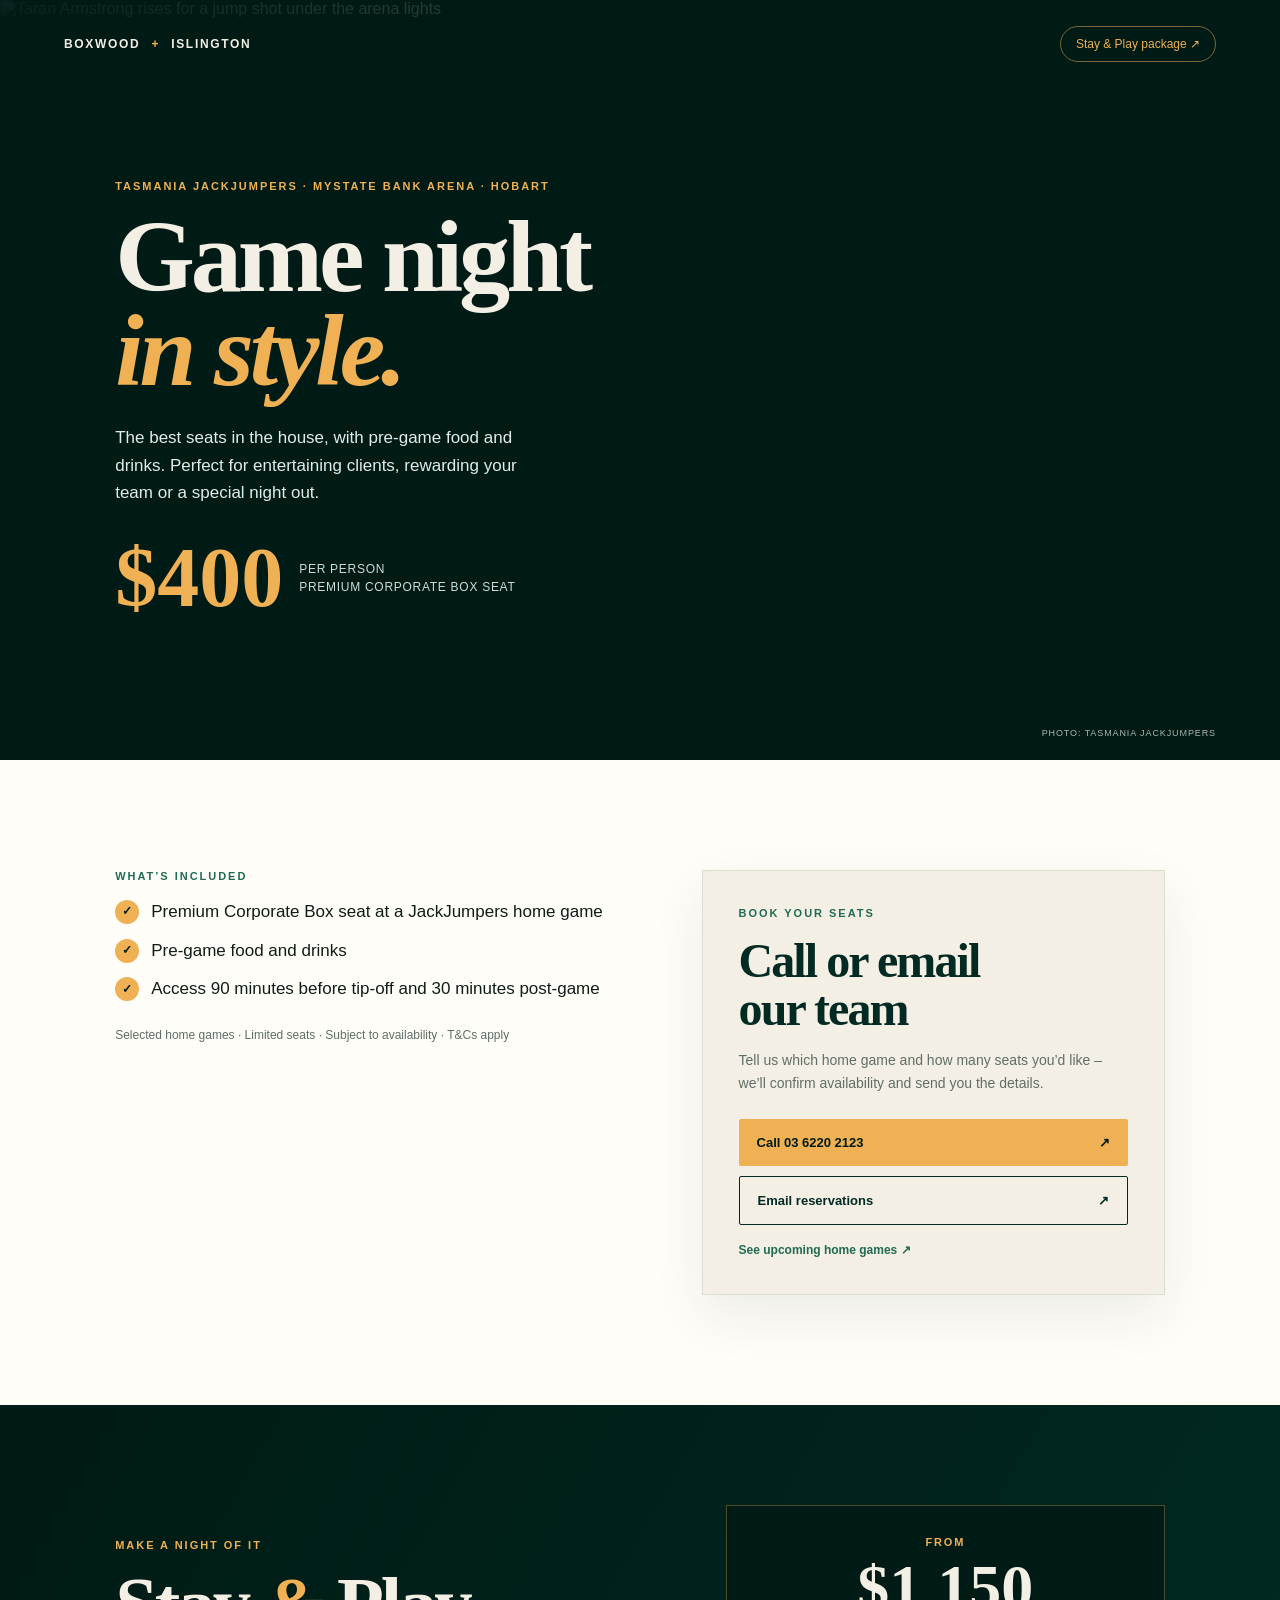
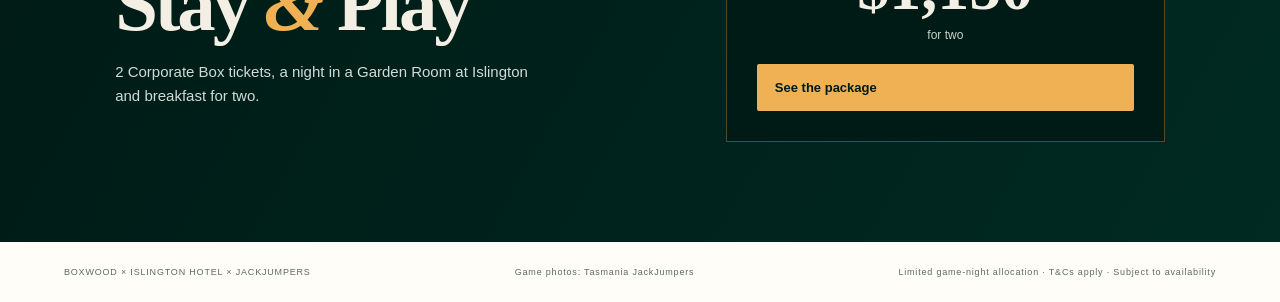
==== box/index.html @ 5d534b4f "Add Corporate Box $400 page and list Stay & Play inclusions without separate prices Co-Authored-By: " ====
<!doctype html>
<html lang="en">
  <head>
    <meta charset="UTF-8" />
    <meta name="viewport" content="width=device-width, initial-scale=1.0" />
    <title>Corporate Box seats | JackJumpers game nights × Islington Hotel</title>
    <meta http-equiv="Content-Security-Policy" content="default-src 'self'; script-src 'self'; style-src 'self'; font-src 'self'; img-src 'self' https://cdn.prod.website-files.com; connect-src 'self'; object-src 'none'; base-uri 'self'; form-action 'self'" />
    <meta name="referrer" content="strict-origin-when-cross-origin" />
    <link rel="icon" href="../assets/favicon.svg" type="image/svg+xml" />
    <meta name="description" content="A Premium Corporate Box seat at a Tasmania JackJumpers home game, with pre-game food and drinks. $400 per person, through the Islington Hotel, Hobart." />
    <link rel="stylesheet" href="../assets/fonts.css?v=20260927-secure" />
    <link rel="stylesheet" href="box.css?v=20261020" />
  </head>
  <body>
    <header class="top">
      <a class="wordmark" href="../">BOXWOOD <span>+</span> ISLINGTON</a>
      <a class="back" href="../#book">Stay &amp; Play package ↗</a>
    </header>

    <main>
      <section class="hero">
        <img class="hero-bg" src="https://cdn.prod.website-files.com/689d6c46a57191b7ca73fe9d/6abe54b9b79ed86e547260b7_Taran%20Armstrong%202-p-1080.jpg" srcset="https://cdn.prod.website-files.com/689d6c46a57191b7ca73fe9d/6abe54b9b79ed86e547260b7_Taran%20Armstrong%202-p-800.jpg 800w, https://cdn.prod.website-files.com/689d6c46a57191b7ca73fe9d/6abe54b9b79ed86e547260b7_Taran%20Armstrong%202-p-1080.jpg 1080w, https://cdn.prod.website-files.com/689d6c46a57191b7ca73fe9d/6abe54b9b79ed86e547260b7_Taran%20Armstrong%202.jpg 2000w" sizes="100vw" alt="Taran Armstrong rises for a jump shot under the arena lights" fetchpriority="high" />
        <div class="hero-copy">
          <p class="eyebrow">Tasmania JackJumpers · MyState Bank Arena · Hobart</p>
          <h1>Game night<br /><em>in style.</em></h1>
          <p class="intro">The best seats in the house, with pre-game food and drinks. Perfect for entertaining clients, rewarding your team or a special night out.</p>
          <div class="price"><strong>$400</strong><span>per person<br />Premium Corporate Box seat</span></div>
        </div>
        <span class="credit">Photo: Tasmania JackJumpers</span>
      </section>

      <section class="details">
        <div class="col">
          <p class="eyebrow green">What’s included</p>
          <ul class="list">
            <li>Premium Corporate Box seat at a JackJumpers home game</li>
            <li>Pre-game food and drinks</li>
            <li>Access 90 minutes before tip-off and 30 minutes post-game</li>
          </ul>
          <p class="note">Selected home games · Limited seats · Subject to availability · T&amp;Cs apply</p>
        </div>
        <div class="card">
          <p class="eyebrow green">Book your seats</p>
          <h2>Call or email<br />our team</h2>
          <p>Tell us which home game and how many seats you’d like – we’ll confirm availability and send you the details.</p>
          <a class="button gold" href="tel:+61362202123">Call 03 6220 2123 <span>↗</span></a>
          <a class="button line" href="mailto:reservations@islingtonhotel.com?subject=Corporate%20Box%20seats%20-%20JackJumpers">Email reservations <span>↗</span></a>
          <a class="small-link" href="../#book">See upcoming home games ↗</a>
        </div>
      </section>

      <section class="upsell">
        <div>
          <p class="eyebrow">Make a night of it</p>
          <h2>Stay <em>&amp;</em> Play</h2>
          <p>2 Corporate Box tickets, a night in a Garden Room at Islington and breakfast for two.</p>
        </div>
        <div class="up-price"><span>From</span><strong>$1,150</strong><small>for two</small><a class="button gold" href="../#book">See the package <span>↗</span></a></div>
      </section>
    </main>

    <footer><span>BOXWOOD × ISLINGTON HOTEL × JACKJUMPERS</span><span>Game photos: Tasmania JackJumpers</span><span>Limited game-night allocation · T&amp;Cs apply · Subject to availability</span></footer>
  </body>
</html>
---- box/box.css ----
:root{--ink:#0f1d19;--forest:#002a22;--deep:#001a15;--jade:#1f6b52;--gold:#efb154;--cream:#f4efe4;--paper:#fffdf8;--muted:#5f6e68;--line:#dcded3}
*{box-sizing:border-box}html,body{overflow-x:clip}
body{margin:0;color:var(--ink);background:var(--paper);font-family:"DM Sans",sans-serif}
a{color:inherit;text-decoration:none}
h1,h2{margin:0;font-family:"Playfair Display",serif;font-weight:600;letter-spacing:-.04em}
h1 em,h2 em{color:var(--gold);font-style:italic}
.eyebrow{margin:0 0 18px;color:var(--gold);font-size:11px;font-weight:700;letter-spacing:.18em;text-transform:uppercase}
.eyebrow.green{color:var(--jade)}
.top{position:absolute;z-index:3;top:0;left:0;right:0;display:flex;align-items:center;justify-content:space-between;padding:26px clamp(16px,5vw,76px);color:var(--cream)}
.wordmark{font-size:12px;font-weight:700;letter-spacing:.14em}.wordmark span{margin:0 6px;color:var(--gold)}
.back{padding:10px 15px;border:1px solid #efb15480;border-radius:30px;color:var(--gold);font-size:12px;font-weight:500}
.hero{position:relative;display:flex;align-items:center;min-height:min(92vh,760px);padding:130px clamp(16px,9vw,150px) 90px;overflow:hidden;color:var(--cream);background:var(--deep)}
.hero-bg{position:absolute;inset:0;width:100%;height:100%;object-fit:cover;object-position:62% 25%}
.hero:before{position:absolute;z-index:1;inset:0;background:linear-gradient(90deg,#001a15f5 0%,#001a15d4 40%,#001a1540 75%,#001a1580 100%),linear-gradient(0deg,#001a15e6 0%,transparent 40%);content:""}
.hero-copy{position:relative;z-index:2;width:min(560px,100%)}
.hero h1{font-size:clamp(52px,8vw,108px);line-height:.92}
.intro{max-width:440px;margin:26px 0 30px;color:#e3ece8;font-size:17px;line-height:1.6}
.price{display:flex;align-items:center;gap:16px}
.price strong{font-family:"Playfair Display",serif;font-size:clamp(56px,7vw,84px);line-height:1;color:var(--gold)}
.price span{color:#cfdcd6;font-size:12px;line-height:1.5;letter-spacing:.06em;text-transform:uppercase}
.credit{position:absolute;z-index:2;right:clamp(16px,5vw,76px);bottom:22px;color:#a8b8b1;font-size:9px;letter-spacing:.1em;text-transform:uppercase}
.details{display:grid;grid-template-columns:1.1fr 1fr;gap:clamp(30px,6vw,80px);align-items:start;padding:clamp(60px,9vw,110px) clamp(16px,9vw,150px)}
.list{display:grid;gap:14px;margin:0;padding:0;list-style:none;font-size:17px;line-height:1.45}
.list li{display:flex;gap:12px}
.list li:before{flex:none;display:grid;width:24px;height:24px;place-items:center;color:var(--deep);border-radius:50%;background:var(--gold);font-size:12px;font-weight:700;content:"✓"}
.note{margin:26px 0 0;color:var(--muted);font-size:12px}
.card{padding:clamp(22px,4vw,36px);background:var(--cream);border:1px solid var(--line);box-shadow:0 20px 50px #002a2214}
.card h2{color:var(--forest);font-size:clamp(34px,4vw,48px);line-height:1}
.card>p:not(.eyebrow){margin:16px 0 24px;color:var(--muted);font-size:14px;line-height:1.65}
.button{display:flex;align-items:center;justify-content:space-between;gap:20px;margin-top:10px;padding:16px 18px;border-radius:2px;font-size:13px;font-weight:700}
.button.gold{color:var(--deep);background:var(--gold)}
.button.line{color:var(--forest);border:1px solid var(--forest)}
.small-link{display:inline-block;margin-top:18px;color:var(--jade);font-size:12px;font-weight:700}
.upsell{display:grid;grid-template-columns:1.3fr 1fr;gap:40px;align-items:center;padding:clamp(60px,8vw,100px) clamp(16px,9vw,150px);color:var(--cream);background:linear-gradient(120deg,var(--deep),var(--forest))}
.upsell h2{font-size:clamp(46px,6vw,80px);line-height:.95}
.upsell p:not(.eyebrow){max-width:430px;margin:18px 0 0;color:#cfdcd6;font-size:15px;line-height:1.6}
.up-price{padding:30px;text-align:center;border:1px solid #efb15454;background:#001a15}
.up-price span{display:block;color:var(--gold);font-size:11px;font-weight:700;letter-spacing:.17em;text-transform:uppercase}
.up-price strong{display:block;margin:8px 0;font-family:"Playfair Display",serif;font-size:64px;line-height:1}
.up-price small{display:block;color:#c6d3cc;font-size:12px}
.up-price .button{margin-top:22px}
footer{display:flex;flex-wrap:wrap;justify-content:space-between;gap:12px 20px;padding:25px clamp(16px,5vw,76px);color:#5d6963;font-size:9px;letter-spacing:.09em}
a:focus-visible{outline:3px solid #efb154;outline-offset:4px}
@media(max-width:850px){.details,.upsell{grid-template-columns:1fr}.hero{min-height:640px}}
@media(max-width:480px){.wordmark{font-size:10px}.back{font-size:11px;padding:9px 12px}.intro{font-size:15px}}
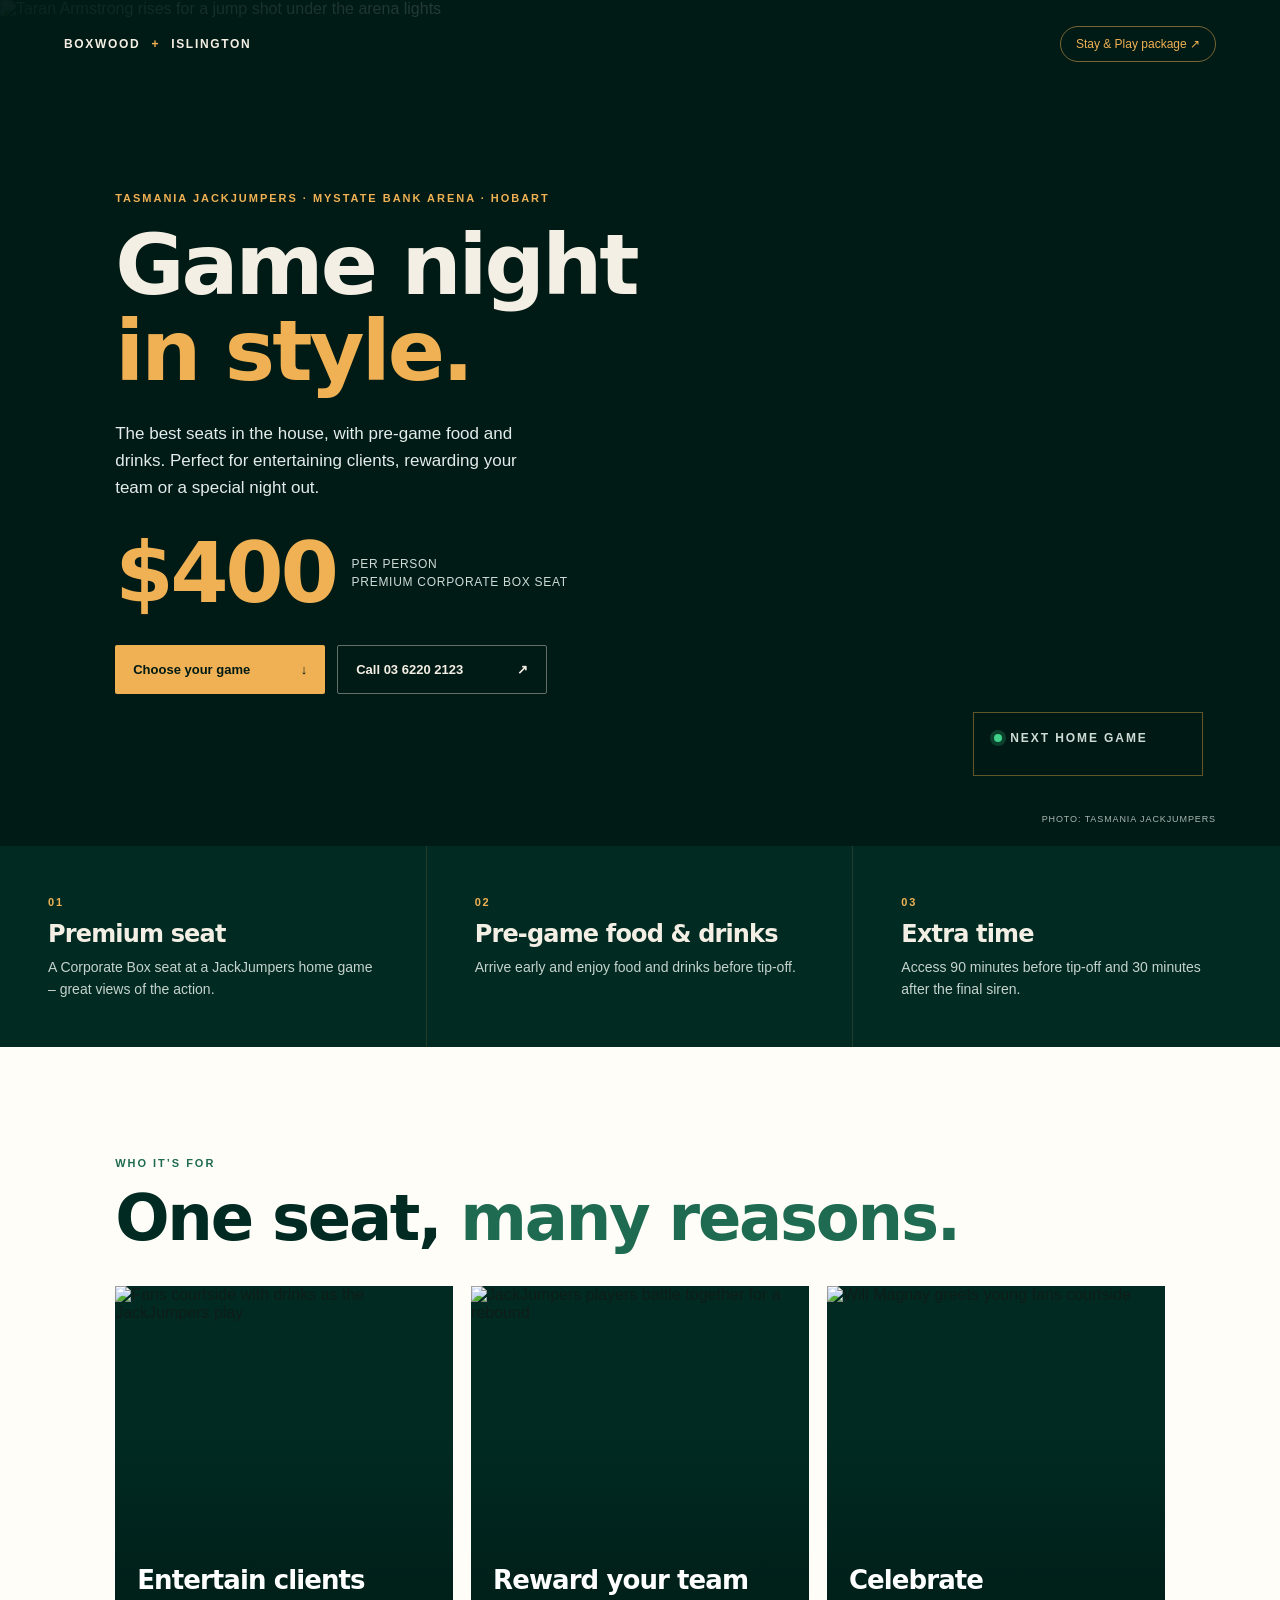
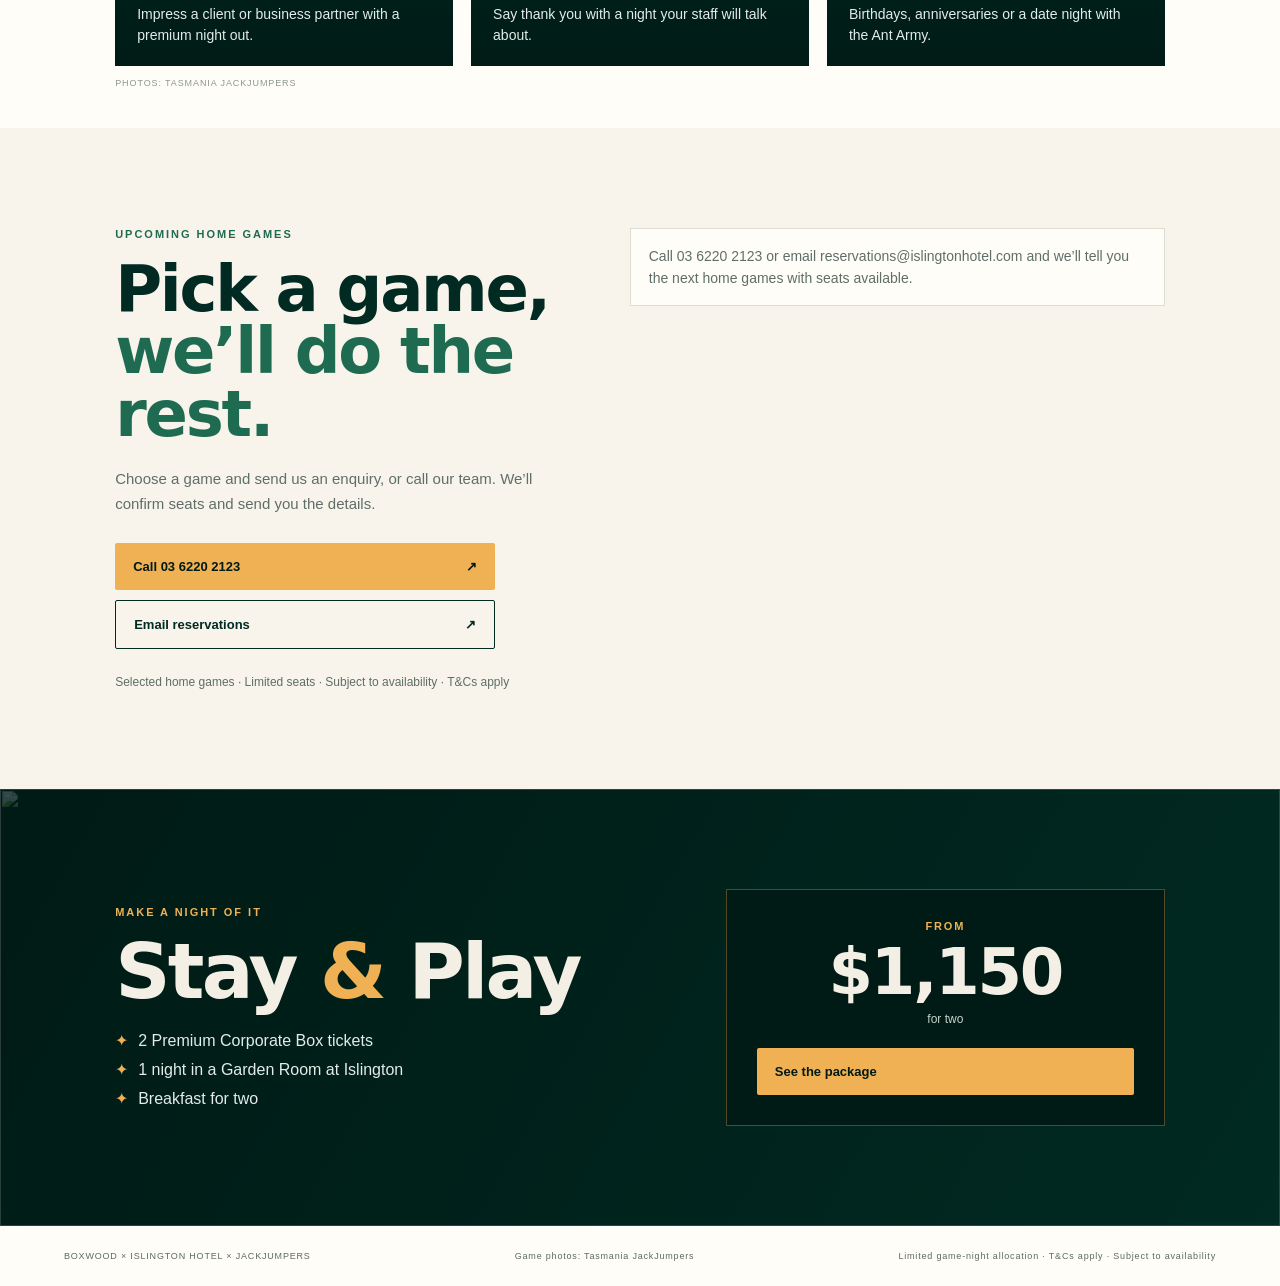
==== commit 85bd59b9: "Make the $400 Corporate Box offer more prominent and upgrade the box page Paul's feedback: $400 card" ====
--- a/box/index.html
+++ b/box/index.html
@@ -4,12 +4,13 @@
     <meta charset="UTF-8" />
     <meta name="viewport" content="width=device-width, initial-scale=1.0" />
     <title>Corporate Box seats | JackJumpers game nights × Islington Hotel</title>
-    <meta http-equiv="Content-Security-Policy" content="default-src 'self'; script-src 'self'; style-src 'self'; font-src 'self'; img-src 'self' https://cdn.prod.website-files.com; connect-src 'self'; object-src 'none'; base-uri 'self'; form-action 'self'" />
+    <meta http-equiv="Content-Security-Policy" content="default-src 'self'; script-src 'self'; style-src 'self'; font-src 'self'; img-src 'self' https://cdn.prod.website-files.com https://dtyvh2kbp8kkm.cloudfront.net; connect-src 'self'; object-src 'none'; base-uri 'self'; form-action 'self'" />
     <meta name="referrer" content="strict-origin-when-cross-origin" />
     <link rel="icon" href="../assets/favicon.svg" type="image/svg+xml" />
     <meta name="description" content="A Premium Corporate Box seat at a Tasmania JackJumpers home game, with pre-game food and drinks. $400 per person, through the Islington Hotel, Hobart." />
     <link rel="stylesheet" href="../assets/fonts.css?v=20260927-secure" />
-    <link rel="stylesheet" href="box.css?v=20261020" />
+    <link rel="stylesheet" href="box.css?v=20261020c" />
+    <script src="box.js?v=20261020c" defer></script>
   </head>
   <body>
     <header class="top">
@@ -25,35 +26,62 @@
           <h1>Game night<br /><em>in style.</em></h1>
           <p class="intro">The best seats in the house, with pre-game food and drinks. Perfect for entertaining clients, rewarding your team or a special night out.</p>
           <div class="price"><strong>$400</strong><span>per person<br />Premium Corporate Box seat</span></div>
+          <div class="hero-actions">
+            <a class="button gold" href="#games">Choose your game <span>↓</span></a>
+            <a class="button ghost" href="tel:+61362202123">Call 03 6220 2123 <span>↗</span></a>
+          </div>
         </div>
+        <aside class="next" id="next-game" hidden aria-live="polite">
+          <span class="next-label"><i aria-hidden="true"></i>Next home game</span>
+          <strong data-next-opponent></strong>
+          <span data-next-when></span>
+          <span class="next-count" data-next-count></span>
+        </aside>
         <span class="credit">Photo: Tasmania JackJumpers</span>
       </section>
 
-      <section class="details">
-        <div class="col">
-          <p class="eyebrow green">What’s included</p>
-          <ul class="list">
-            <li>Premium Corporate Box seat at a JackJumpers home game</li>
-            <li>Pre-game food and drinks</li>
-            <li>Access 90 minutes before tip-off and 30 minutes post-game</li>
-          </ul>
+      <section class="perks">
+        <div class="perk"><b>01</b><h2>Premium seat</h2><p>A Corporate Box seat at a JackJumpers home game – great views of the action.</p></div>
+        <div class="perk"><b>02</b><h2>Pre-game food &amp; drinks</h2><p>Arrive early and enjoy food and drinks before tip-off.</p></div>
+        <div class="perk"><b>03</b><h2>Extra time</h2><p>Access 90 minutes before tip-off and 30 minutes after the final siren.</p></div>
+      </section>
+
+      <section class="who">
+        <div class="who-head"><p class="eyebrow green">Who it’s for</p><h2>One seat, <em>many reasons.</em></h2></div>
+        <div class="who-grid">
+          <figure><img src="https://dtyvh2kbp8kkm.cloudfront.net/transform/_mediaLarge/3264/26-27_Memberships_Eastwood_Product_Cards_GAMEDAY_V1.webp" alt="Fans courtside with drinks as the JackJumpers play" loading="lazy" decoding="async" /><figcaption><b>Entertain clients</b>Impress a client or business partner with a premium night out.</figcaption></figure>
+          <figure><img src="https://cdn.prod.website-files.com/689d6c46a57191b7ca73fe9d/6abf87e0225d9628842b8a23_JackJumpers%20v%20United-p-800.jpg" alt="JackJumpers players battle together for a rebound" loading="lazy" decoding="async" /><figcaption><b>Reward your team</b>Say thank you with a night your staff will talk about.</figcaption></figure>
+          <figure><img src="https://cdn.prod.website-files.com/689d6c46a57191b7ca73fe9d/6abf2ba9e1110d4a90c034eb_Will%20Magnay%202-p-800.jpg" alt="Will Magnay greets young fans courtside" loading="lazy" decoding="async" /><figcaption><b>Celebrate</b>Birthdays, anniversaries or a date night with the Ant Army.</figcaption></figure>
+        </div>
+        <p class="credit-dark">Photos: Tasmania JackJumpers</p>
+      </section>
+
+      <section class="games" id="games">
+        <div class="games-copy">
+          <p class="eyebrow green">Upcoming home games</p>
+          <h2>Pick a game,<br /><em>we’ll do the rest.</em></h2>
+          <p>Choose a game and send us an enquiry, or call our team. We’ll confirm seats and send you the details.</p>
+          <div class="contact">
+            <a class="button gold" href="tel:+61362202123">Call 03 6220 2123 <span>↗</span></a>
+            <a class="button line" href="mailto:reservations@islingtonhotel.com?subject=Corporate%20Box%20seats%20-%20JackJumpers">Email reservations <span>↗</span></a>
+          </div>
           <p class="note">Selected home games · Limited seats · Subject to availability · T&amp;Cs apply</p>
         </div>
-        <div class="card">
-          <p class="eyebrow green">Book your seats</p>
-          <h2>Call or email<br />our team</h2>
-          <p>Tell us which home game and how many seats you’d like – we’ll confirm availability and send you the details.</p>
-          <a class="button gold" href="tel:+61362202123">Call 03 6220 2123 <span>↗</span></a>
-          <a class="button line" href="mailto:reservations@islingtonhotel.com?subject=Corporate%20Box%20seats%20-%20JackJumpers">Email reservations <span>↗</span></a>
-          <a class="small-link" href="../#book">See upcoming home games ↗</a>
-        </div>
+        <ol class="game-list" id="game-list">
+          <li class="game-empty">Loading the official JackJumpers schedule… If nothing appears, call or email us and we’ll tell you the next games.</li>
+        </ol>
       </section>
 
       <section class="upsell">
-        <div>
+        <img class="up-bg" src="../assets/islington/house-exterior-800.webp" alt="" loading="lazy" decoding="async" />
+        <div class="up-copy">
           <p class="eyebrow">Make a night of it</p>
           <h2>Stay <em>&amp;</em> Play</h2>
-          <p>2 Corporate Box tickets, a night in a Garden Room at Islington and breakfast for two.</p>
+          <ul>
+            <li>2 Premium Corporate Box tickets</li>
+            <li>1 night in a Garden Room at Islington</li>
+            <li>Breakfast for two</li>
+          </ul>
         </div>
         <div class="up-price"><span>From</span><strong>$1,150</strong><small>for two</small><a class="button gold" href="../#book">See the package <span>↗</span></a></div>
       </section>
--- a/box/box.css
+++ b/box/box.css
@@ -43,3 +43,56 @@
 a:focus-visible{outline:3px solid #efb154;outline-offset:4px}
 @media(max-width:850px){.details,.upsell{grid-template-columns:1fr}.hero{min-height:640px}}
 @media(max-width:480px){.wordmark{font-size:10px}.back{font-size:11px;padding:9px 12px}.intro{font-size:15px}}
+/* v2: richer page */
+.hero{min-height:min(max(640px,94vh),880px)}
+.hero-actions{display:flex;flex-wrap:wrap;gap:12px;margin-top:30px}
+.hero-actions .button{margin-top:0;min-width:210px}
+.button.ghost{color:var(--cream);border:1px solid #f4efe466}
+.next{position:absolute;z-index:2;right:clamp(16px,6vw,96px);bottom:70px;display:grid;gap:4px;min-width:230px;padding:18px 20px;color:var(--cream);background:#001a15d9;border:1px solid #efb15466;backdrop-filter:blur(6px)}
+.next-label{display:flex;align-items:center;gap:8px;color:var(--gold);font-size:10px;font-weight:700;letter-spacing:.16em;text-transform:uppercase}
+.next-label i{width:8px;height:8px;border-radius:50%;background:#3fd18a;box-shadow:0 0 0 4px #3fd18a33}
+.next strong{font-family:"Playfair Display",serif;font-size:22px;font-weight:600}
+.next span{font-size:12px;color:#cfdcd6}.next .next-count{color:var(--gold);font-weight:700}
+.perks{display:grid;grid-template-columns:repeat(3,1fr);background:var(--forest);color:var(--cream)}
+.perk{padding:clamp(28px,4vw,46px) clamp(16px,4vw,48px);border-right:1px solid #efb15426}.perk:last-child{border-right:0}
+.perk b{color:var(--gold);font-size:11px;letter-spacing:.16em}
+.perk h2{margin:10px 0 8px;font-family:"Playfair Display",serif;font-size:24px;font-weight:600}
+.perk p{margin:0;color:#c6d3cc;font-size:14px;line-height:1.6}
+.who{padding:clamp(60px,9vw,110px) clamp(16px,9vw,150px) 40px}
+.who-head h2,.games h2{color:var(--forest);font-size:clamp(40px,5vw,66px);line-height:.98}
+.who-head h2 em,.games h2 em{color:var(--jade)}
+.who-grid{display:grid;grid-template-columns:repeat(3,1fr);gap:18px;margin-top:36px}
+.who-grid figure{position:relative;margin:0;height:380px;overflow:hidden;background:var(--forest)}
+.who-grid img{width:100%;height:100%;object-fit:cover;transition:transform .8s cubic-bezier(.22,1,.36,1)}
+.who-grid figure:hover img{transform:scale(1.05)}
+.who-grid figure:after{position:absolute;inset:40% 0 0;background:linear-gradient(0deg,#001a15f0,transparent);content:""}
+.who-grid figcaption{position:absolute;z-index:1;left:22px;right:22px;bottom:20px;color:#e3ece8;font-size:14px;line-height:1.5}
+.who-grid figcaption b{display:block;margin-bottom:4px;color:#fff;font-family:"Playfair Display",serif;font-size:26px;font-weight:600}
+.credit-dark{margin:12px 0 0;color:#8a978f;font-size:9px;letter-spacing:.1em;text-transform:uppercase}
+.games{display:grid;grid-template-columns:.9fr 1.1fr;gap:clamp(30px,6vw,80px);align-items:start;padding:clamp(50px,8vw,100px) clamp(16px,9vw,150px);background:#f8f4eb}
+.games-copy>p:not(.eyebrow):not(.note){max-width:420px;margin:20px 0 26px;color:var(--muted);font-size:15px;line-height:1.7}
+.contact{max-width:380px}
+.game-list{display:grid;gap:12px;margin:0;padding:0;list-style:none}
+.game-list li{display:flex;align-items:center;gap:18px;padding:16px 18px;background:var(--paper);border:1px solid var(--line);transition:transform .25s ease,box-shadow .25s ease}
+.game-list li:hover{transform:translateY(-3px);box-shadow:0 14px 30px #002a2214}
+.game-list .game-empty{display:block;color:var(--muted);font-size:14px;line-height:1.6}
+.g-date{display:grid;flex:none;width:64px;padding:8px 0;place-items:center;color:var(--cream);background:var(--forest)}
+.g-date b{font-family:"Playfair Display",serif;font-size:26px;line-height:1;color:var(--gold)}
+.g-date small{font-size:10px;letter-spacing:.12em;text-transform:uppercase}
+.g-info{flex:1;min-width:0}.g-info strong{display:block;color:var(--forest);font-size:16px}.g-info span{display:block;margin-top:4px;color:var(--muted);font-size:12px}
+.g-link{flex:none;padding:11px 14px;color:var(--deep);background:var(--gold);font-size:12px;font-weight:700}
+.upsell{position:relative;overflow:hidden}
+.up-bg{position:absolute;inset:0;width:100%;height:100%;object-fit:cover;opacity:.22}
+.up-copy,.up-price{position:relative;z-index:1}
+.up-copy ul{display:grid;gap:10px;margin:22px 0 0;padding:0;list-style:none;color:#e3ece8;font-size:16px}
+.up-copy li:before{margin-right:10px;color:var(--gold);content:"✦"}
+@media(max-width:850px){.hero{min-height:0;padding-top:120px;padding-bottom:60px}.perks,.who-grid{grid-template-columns:1fr}.perk{border-right:0;border-bottom:1px solid #efb15426}.who-grid figure{height:300px}.games{grid-template-columns:1fr}.next{position:relative;right:auto;bottom:auto;margin-top:34px}.hero{flex-direction:column;align-items:flex-start;justify-content:center}}
+@media(max-width:480px){.game-list li{flex-wrap:wrap}.g-link{width:100%;text-align:center}.hero-actions .button{width:100%}}
+/* v3: match the main Stay & Play site – DM Sans bold headings and prices */
+h1,h2,h3,.price strong,.up-price strong,.next strong,.perk h2,.who-grid figcaption b,.g-date b{font-family:"DM Sans",system-ui,sans-serif;font-weight:700;letter-spacing:-.035em}
+.hero h1{line-height:1.02}
+h1 em,h2 em{font-style:normal}
+.price strong{letter-spacing:-.04em}
+.hero h1{font-size:clamp(48px,6.6vw,92px)}
+
+.perk h2{margin:10px 0 8px;font-size:24px}
